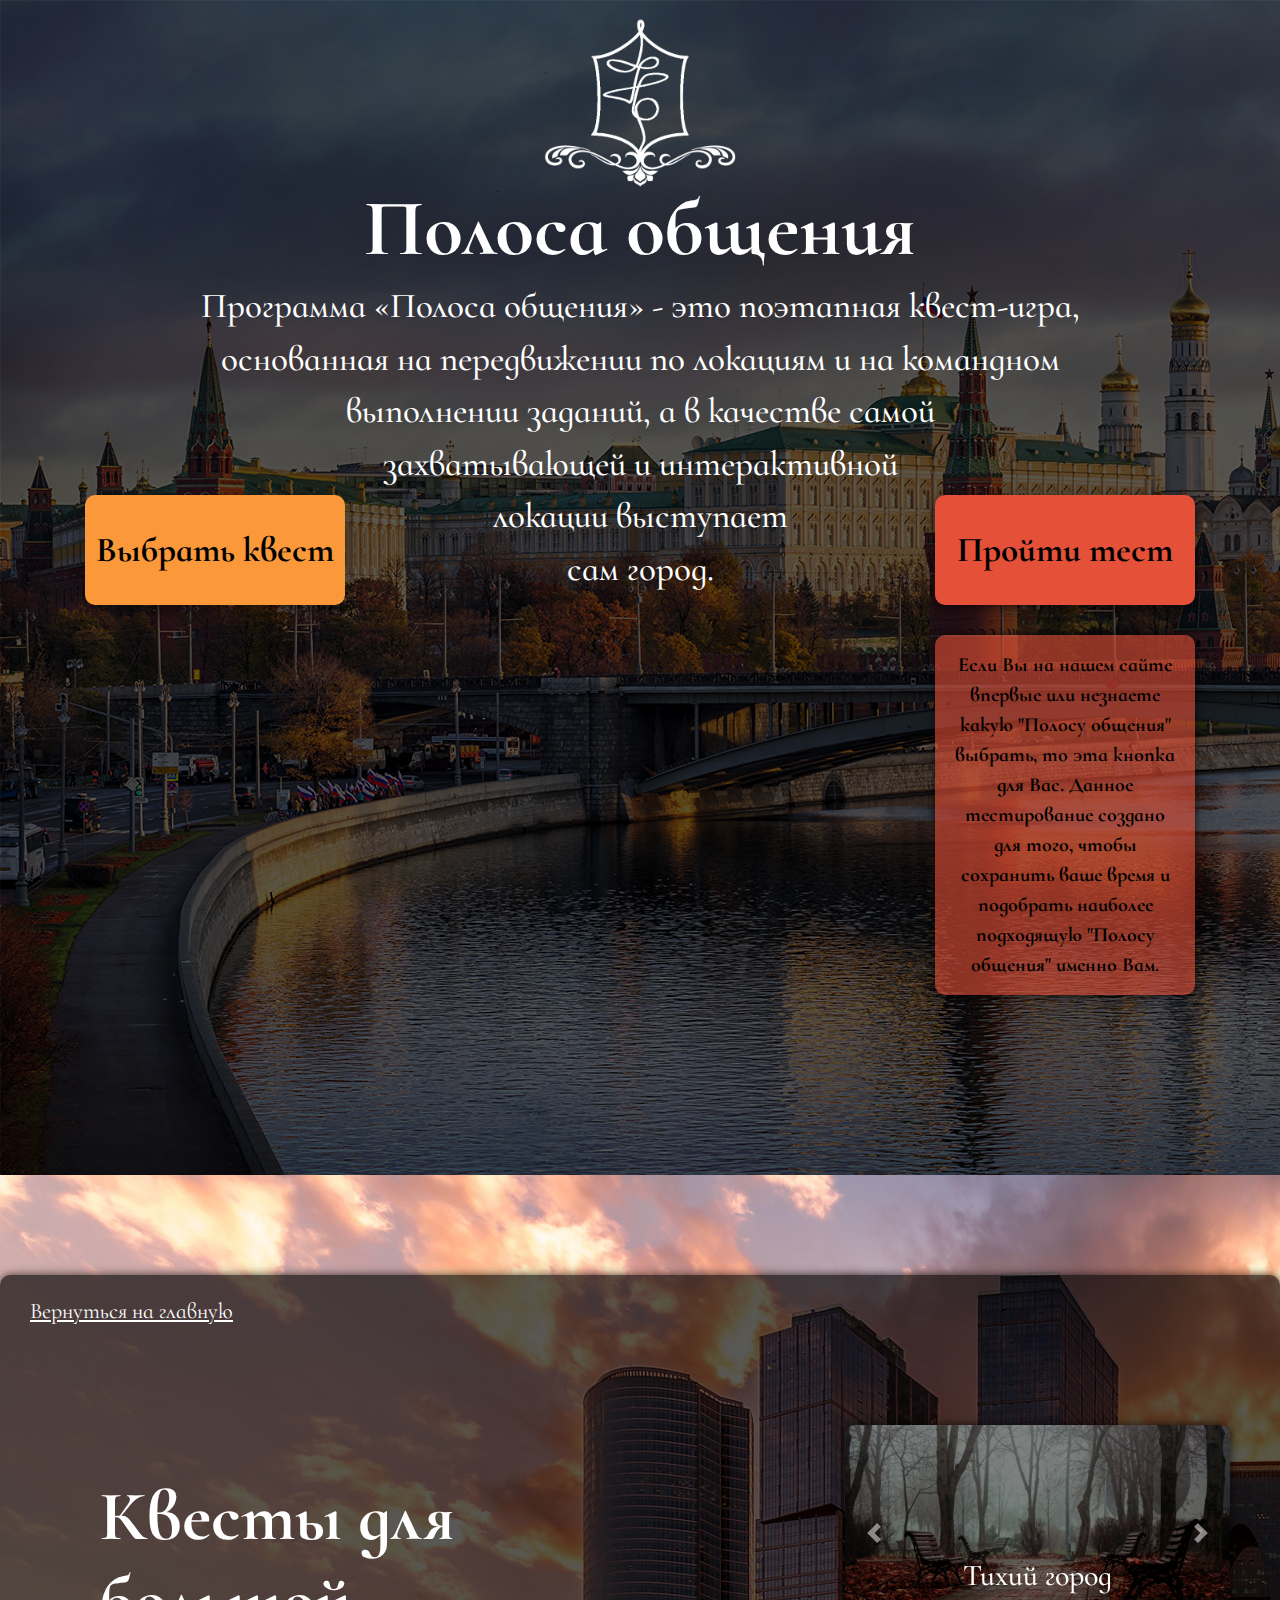
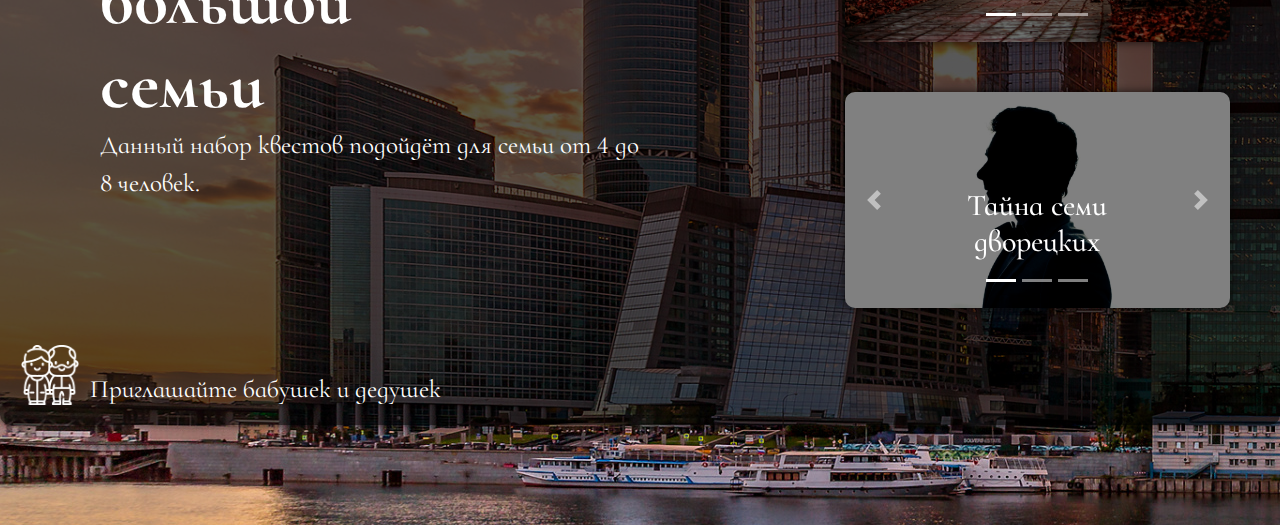
==== index.html @ 1a02923d "Initial commit" ====
<!DOCTYPE html>
<html lang="en">
<head>
    <meta charset="UTF-8">
    <meta name="viewport" content="width=device-width, initial-scale=1.0">
    <link rel="stylesheet" href="css/bootstrap.min.css">
    <link rel="stylesheet" href="css/style.css">
    <link href="https://fonts.googleapis.com/css2?family=Cormorant+Infant:ital,wght@0,500;1,700&display=swap" rel="stylesheet">
    <link href="https://fonts.googleapis.com/css2?family=Amatic+SC:wght@400;700&display=swap" rel="stylesheet">
    <link rel="icon" href="/favicon.ico" type="image/x-icon">
    <title>Полоса общения</title>
</head>
<body>
    <div class="home_page">
        <div class="first_screen" id="home">
          <img src="/Gerb.png" alt="logo" class="logo">
            <h1>Полоса общения</h1>
            <div class="performance">
                <div class="performance_text">Программа «Полоса общения» - это поэтапная квест-игра, основанная на передвижении по локациям и на командном выполнении заданий, а в качестве самой<br> захватывающей и интерактивной<br> локации выступает<br> сам город.</div>
            </div>
        </div>
        <div class="second_screen">
            <div class="container">
                <div class="quest">
                    <div class="quest_choose">
                        <button class="quest_choose_btn">Выбрать квест</button>
                        <div class="quest_choose_descr">
                            <ul id="#menu">
                                <li><a href="#third_screen">Для большой семьи</a></li>
                                <li><a href="">Квесты страшилки</a></li>
                                <li><a href="">Высокий IQ</a></li>
                                <li><a href="">Для старшего поколения</a></li>
                                <li><a href="">Для очень активных</a></li>
                            </ul>
                        </div>
                    </div>
                    <div class="quest_test">
                        <button class="quest_test_btn">Пройти тест</button>
                        <div class="quest_test_descr">
                            <div class="quest_test_descr_text">Если Вы на нашем сайте впервые или незнаете какую "Полосу общения" выбрать, то эта кнопка для Вас. Данное тестирование создано для того, чтобы сохранить ваше время и подобрать наиболее подходящую "Полосу общения" именно Вам.</div>
                        </div>
                    </div>
                </div>
            </div>
        </div>
    </div>

    <section>
        <div class="third_screen" id="third_screen">
            <div class="big_family">
              <div class="big_family_head">
                <a href="#home">Вернуться на главную</a>
              </div>
              <div class="big_family_footer">
                <img src="/grandparents.png" alt="" class="img_footer">
                <p>Приглашайте бабушек и дедушек</p>
            </div>
                <div class="title_family">
                    <h2>Квесты для большой<br> семьи</h2>
                    <div class="family_descr">Данный набор квестов подойдёт для семьи от 4 до 8 человек.</div>
                </div>
                <div class="family_quest">
                    <div class="carousel_1">
                        <div id="carouselExampleCaptions" class="carousel slide" data-ride="carousel" data-interval="20000">
                            <ol class="carousel-indicators">
                              <li data-target="#carouselExampleCaptions" data-slide-to="0" class="active"></li>
                              <li data-target="#carouselExampleCaptions" data-slide-to="1"></li>
                              <li data-target="#carouselExampleCaptions" data-slide-to="2"></li>
                            </ol>
                            <div class="carousel-inner">
                              <div class="carousel-item active">
                                <img src="/img_for_card/gorod.jpg" class="d-block w-100" alt="...">
                                <div class="carousel-caption d-none d-md-block">
                                  <h5>Тихий город</h5>
                                </div>
                              </div>
                              <div class="carousel-item">
                                <img src="/img_for_card/bankir.jpg" class="d-block w-100" alt="...">
                                <div class="carousel-caption d-none d-md-block">
                                  <h5>Слепой банкир</h5>
                                </div>
                              </div>
                              <div class="carousel-item">
                                <img src="/img_for_card/poet.png" class="d-block w-100" alt="...">
                                <div class="carousel-caption d-none d-md-block">
                                  <h5>По следам великих поэтов</h5>
                                </div>
                              </div>
                            </div>
                            <a class="carousel-control-prev" href="#carouselExampleCaptions" role="button" data-slide="prev">
                              <span class="carousel-control-prev-icon" aria-hidden="true"></span>
                              <span class="sr-only">Previous</span>
                            </a>
                            <a class="carousel-control-next" href="#carouselExampleCaptions" role="button" data-slide="next">
                              <span class="carousel-control-next-icon" aria-hidden="true"></span>
                              <span class="sr-only">Next</span>
                            </a>
                          </div>
                    </div>
                    <div class="carousel_2">
                        <div id="carouselExampleCaptions" class="carousel slide" data-ride="carousel" data-interval="3000">
                            <ol class="carousel-indicators">
                              <li data-target="#carouselExampleCaptions" data-slide-to="0" class="active"></li>
                              <li data-target="#carouselExampleCaptions" data-slide-to="1"></li>
                              <li data-target="#carouselExampleCaptions" data-slide-to="2"></li>
                            </ol>
                            <div class="carousel-inner">
                              <div class="carousel-item active">
                                <img src="/img_for_card/dvorec.png" class="d-block w-100" alt="...">
                                <div class="carousel-caption d-none d-md-block">
                                  <h5>Тайна семи дворецких</h5>
                                </div>
                              </div>
                              <div class="carousel-item">
                                <img src="/img_for_card/skazka.jpg" class="d-block w-100" alt="...">
                                <div class="carousel-caption d-none d-md-block">
                                  <h5>Сказочный мир</h5>
                                </div>
                              </div>
                              <div class="carousel-item">
                                <img src="/img_for_card/time.png" class="d-block w-100" alt="...">
                                <div class="carousel-caption d-none d-md-block">
                                  <h5>Машина времени</h5>
                                </div>
                              </div>
                            </div>
                            <a class="carousel-control-prev" href="#carouselExampleCaptions" role="button" data-slide="prev">
                              <span class="carousel-control-prev-icon" aria-hidden="true"></span>
                              <span class="sr-only">Previous</span>
                            </a>
                            <a class="carousel-control-next" href="#carouselExampleCaptions" role="button" data-slide="next">
                              <span class="carousel-control-next-icon" aria-hidden="true"></span>
                              <span class="sr-only">Next</span>
                            </a>
                        </div>
                    </div>
                </div>
            </div>
        </div>
    </section>

    <script src="https://objectone.ru/wp-includes/js/jquery/jquery.js"></script>
    <script src="/bootstrap.min.js"></script>
    <script>
        jQuery(function($) {
            $(".quest_choose").click(function () {
              $(".quest_choose_descr",this).slideToggle("slow");
            });
        });
    </script>
    <script src="https://ajax.googleapis.com/ajax/libs/jquery/2.1.4/jquery.min.js"></script>
    <script>
        $(document).ready(function(){
        $("a[href*=third_screen]").on("click", function(e){
          var anchor = $(this);
          $('html, body').stop().animate({
            scrollTop: $(anchor.attr('href')).offset().top
          }, 777);
          e.preventDefault();
          return false;
        });
      });
    </script>

    <script>
      $(document).ready(function(){
      $("a[href*=home]").on("click", function(e){
        var anchor = $(this);
        $('html, body').stop().animate({
          scrollTop: $(anchor.attr('href')).offset().top
        }, 777);
        e.preventDefault();
        return false;
      });
    });
    </script>
</body>
</html>
---- css/style.css ----
.home_page {
    background: url('../Russia_Moscow_Rivers_478099_1920-1200.png');
}

button:active, button:focus {
    outline: none !important;
}


.first_screen {
    min-height: 345px;
    /* background: url('../first_bg.png'); */
    display: flex;
    justify-content: center;
    align-items: center;
    position: relative;
}

.logo {
    position: absolute;
    width: 200px;
    top: 10px;
}

h1 {
    color: white;
    font-size: 80px;
    font-family: 'Cormorant Infant';
    font-weight: 700;
    /* font-style: italic; */
    margin-top: 120px;
}

.performance {
    position: absolute;
    width: 880px;
    top: 280px;
}

.performance_text {
    color: #ffffff;
    font-size: 35px;
    text-align: center;
    font-family: 'Cormorant Infant';
    font-weight: 500;
    z-index: -1;
}

.second_screen {
    margin-top: 150px;
}

.quest {
    position: relative;
    min-height: 680px;
    margin-top: 100px;
    display: flex;
    justify-content: space-between;
    z-index: 1;
}


.quest_choose_descr {
    display: none;
    border: none;
    border-radius: 10px;
    margin-top: 30px;
    padding: 20px 10px 20px 0;
    background-color: rgba(250, 211, 144, .6);
    box-shadow: 0 0 10px rgba(0,0,0,0.7);
}

.quest_choose_descr li {
    margin-top: 20px;
}

.quest_choose_descr li a {
    text-decoration: none;
    color: black;
    font-family: 'Cormorant Infant';
    font-weight: 700;
    font-size: 20px;
}

.quest_choose_btn {
    width: 260px;
    height: 110px;
    font-size: 30px;
    font-weight: 700;
    box-shadow: 0 8px 15px rgba(0,0,0,.4);
    border: none;
    border-radius: 10px;
    background-color: #fa983a;
    font-family: 'Cormorant Infant';
    font-weight: 700;
    font-size: 35px;
    outline-style: none;
    transition: all 0.5s;
}

.quest_choose_btn:hover {
    box-shadow: 0 15px 20px rgba(229, 142, 38, .4);
    transform: translateY(-3px);
}

.quest_test_btn {
    width: 260px;
    height: 110px;
    font-size: 30px;
    font-weight: 700;
    box-shadow: 0px 4px 10px 2px rgba(0, 0, 0, .4);
    border: none;
    border-radius: 10px;
    background-color: #e55039;
    transition: 0.5s;
    font-family: 'Cormorant Infant';
    font-weight: 700;
    font-size: 35px;
}

.quest_test_btn:hover {
    transform: translateY(-3px);
    box-shadow: 0 15px 20px rgba(235, 47, 6, .4);
}


.quest_test_descr {
    padding: 15px;
    margin-top: 30px;
    width: 260px;
    min-height: 190px;
    border: none;
    border-radius: 10px;
    background-color: rgba(229, 80, 57, .6);
    box-shadow: 0 0 10px rgba(0,0,0,0.7);
}

.quest_test_descr_text {
    font-family: 'Cormorant Infant';
    font-weight: 700;
    font-size: 20px;
    color: black;
    text-align: center;
}

.third_screen {
    min-height: 950px;
    background: url('../bg_city.jpeg'); 
    display: flex;
    justify-content: center;
    align-items: center;
}

h2 {
    margin-top: 150px;
    font-family: 'Cormorant Infant';
    font-weight: 700;
    font-size: 70px;
    margin-bottom: 0;
    color: #ffffff;
}

.big_family {
    display: flex;
    width: 1500px;
    height: 750px;
    padding: 50px;
    background-color: rgba(0,0,0, .65);
    border-radius: 10px;
    box-shadow: 0 0 10px rgba(0,0,0,0.7);
    position: relative;
    color: #ffffff;
    font-family: 'Cormorant Infant';
}

h2, .family_descr {
    margin-left: 50px;
}

.family_descr {
    color: #ffffff;
    font-family: 'Cormorant Infant';
    font-size: 25px;
}

.big_family_head {
    position: absolute;
    top: 20px;
    left: 30px;
}

.big_family_head a {    
    color: #ffffff;
    text-decoration: underline;
    font-size: 22px;
}

.big_family_footer {
    position: absolute;
    top: 670px;
    display: flex;
    align-items: flex-end;
    line-height: 0;
    font-size: 25px;
    left: 20px;
}

.img_footer {
    width: 60px;
    margin-right: 10px;
}

.family_quest {
    margin-left: 200px;
    margin-top: 100px;
    width: 450px;
}

.carousel_2 {
    margin-top: 50px;
}

h5 {
    font-size: 30px;
}


.carousel-inner {
    border-radius: 10px;
    box-shadow: 0 0 10px rgba(0,0,0,0.7);
    cursor: pointer;
}
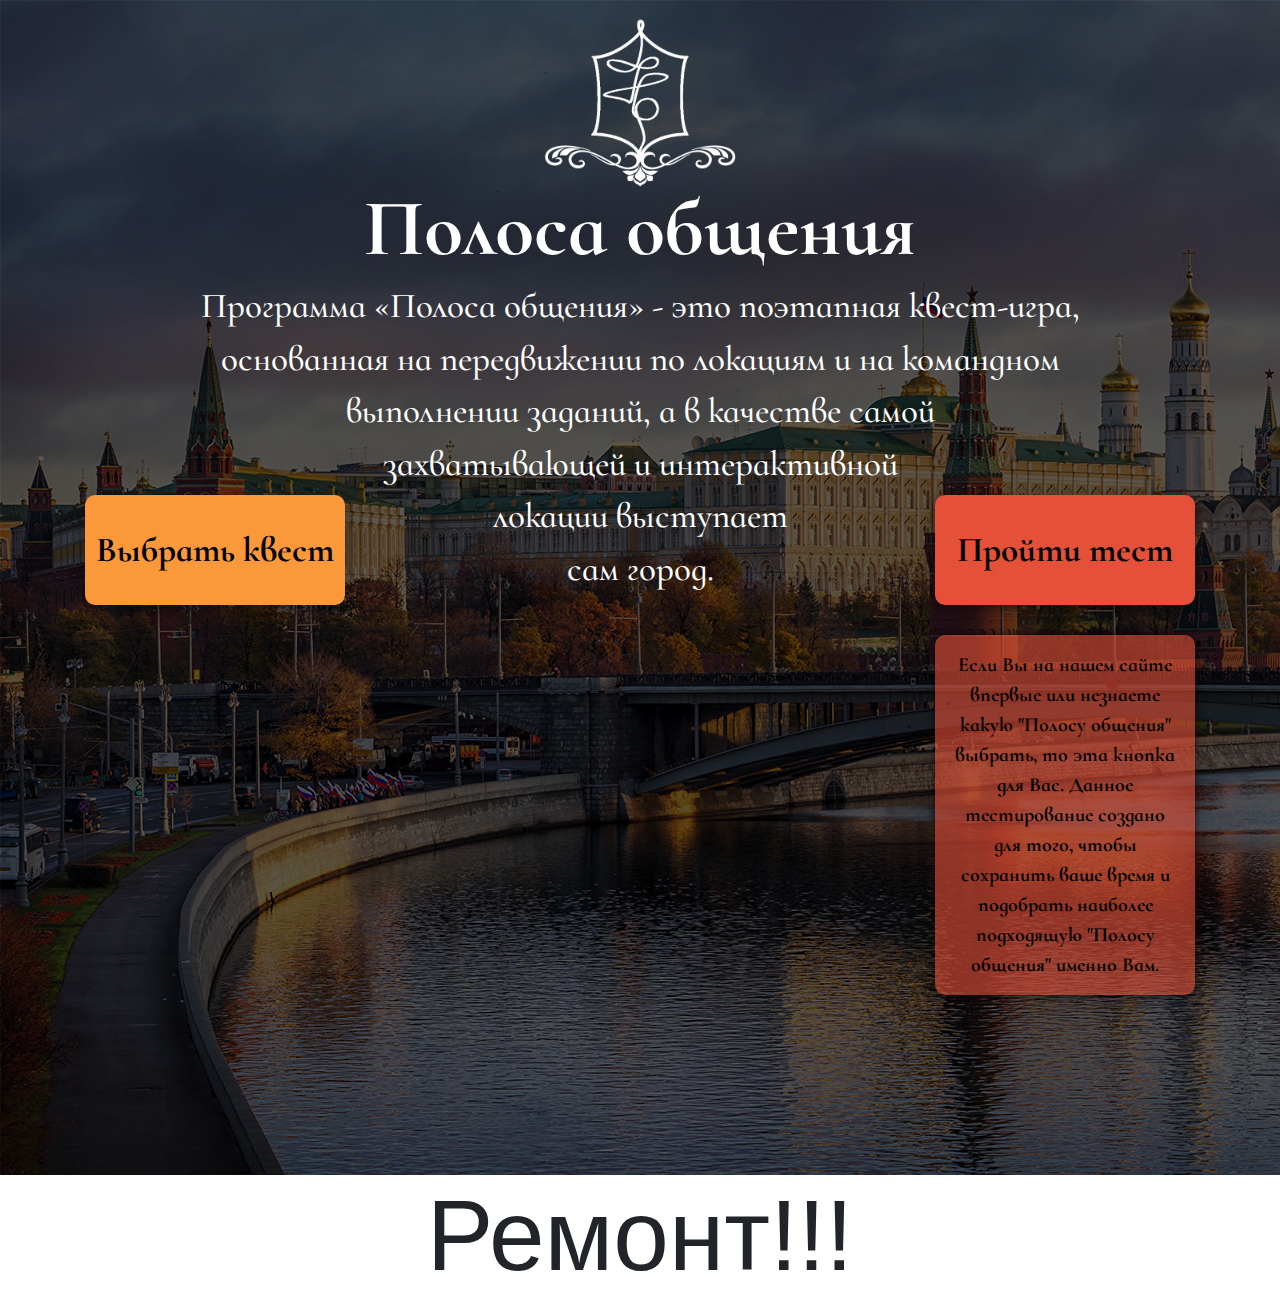
==== commit eb391f5e: "Repair" ====
--- a/index.html
+++ b/index.html
@@ -13,7 +13,7 @@
 <body>
     <div class="home_page">
         <div class="first_screen" id="home">
-          <img src="/Gerb.png" alt="logo" class="logo">
+          <img src="Gerb.png" alt="logo" class="logo">
             <h1>Полоса общения</h1>
             <div class="performance">
                 <div class="performance_text">Программа «Полоса общения» - это поэтапная квест-игра, основанная на передвижении по локациям и на командном выполнении заданий, а в качестве самой<br> захватывающей и интерактивной<br> локации выступает<br> сам город.</div>
@@ -46,13 +46,13 @@
     </div>
 
     <section>
-        <div class="third_screen" id="third_screen">
+        <!-- <div class="third_screen" id="third_screen">
             <div class="big_family">
               <div class="big_family_head">
                 <a href="#home">Вернуться на главную</a>
               </div>
               <div class="big_family_footer">
-                <img src="/grandparents.png" alt="" class="img_footer">
+                <img src="grandparents.png" alt="" class="img_footer">
                 <p>Приглашайте бабушек и дедушек</p>
             </div>
                 <div class="title_family">
@@ -69,19 +69,19 @@
                             </ol>
                             <div class="carousel-inner">
                               <div class="carousel-item active">
-                                <img src="/img_for_card/gorod.jpg" class="d-block w-100" alt="...">
+                                <img src="img_for_card/gorod.jpg" class="d-block w-100" alt="...">
                                 <div class="carousel-caption d-none d-md-block">
                                   <h5>Тихий город</h5>
                                 </div>
                               </div>
                               <div class="carousel-item">
-                                <img src="/img_for_card/bankir.jpg" class="d-block w-100" alt="...">
+                                <img src="img_for_card/bankir.jpg" class="d-block w-100" alt="...">
                                 <div class="carousel-caption d-none d-md-block">
                                   <h5>Слепой банкир</h5>
                                 </div>
                               </div>
                               <div class="carousel-item">
-                                <img src="/img_for_card/poet.png" class="d-block w-100" alt="...">
+                                <img src="img_for_card/poet.png" class="d-block w-100" alt="...">
                                 <div class="carousel-caption d-none d-md-block">
                                   <h5>По следам великих поэтов</h5>
                                 </div>
@@ -106,19 +106,19 @@
                             </ol>
                             <div class="carousel-inner">
                               <div class="carousel-item active">
-                                <img src="/img_for_card/dvorec.png" class="d-block w-100" alt="...">
+                                <img src="img_for_card/dvorec.png" class="d-block w-100" alt="...">
                                 <div class="carousel-caption d-none d-md-block">
                                   <h5>Тайна семи дворецких</h5>
                                 </div>
                               </div>
                               <div class="carousel-item">
-                                <img src="/img_for_card/skazka.jpg" class="d-block w-100" alt="...">
+                                <img src="img_for_card/skazka.jpg" class="d-block w-100" alt="...">
                                 <div class="carousel-caption d-none d-md-block">
                                   <h5>Сказочный мир</h5>
                                 </div>
                               </div>
                               <div class="carousel-item">
-                                <img src="/img_for_card/time.png" class="d-block w-100" alt="...">
+                                <img src="img_for_card/time.png" class="d-block w-100" alt="...">
                                 <div class="carousel-caption d-none d-md-block">
                                   <h5>Машина времени</h5>
                                 </div>
@@ -136,7 +136,8 @@
                     </div>
                 </div>
             </div>
-        </div>
+        </div> -->
+        <h3>Ремонт!!!</h3>
     </section>
 
     <script src="https://objectone.ru/wp-includes/js/jquery/jquery.js"></script>
--- a/css/style.css
+++ b/css/style.css
@@ -230,3 +230,9 @@
     box-shadow: 0 0 10px rgba(0,0,0,0.7);
     cursor: pointer;
 }
+
+
+h3 {
+    font-size: 100px;
+    text-align: center;
+}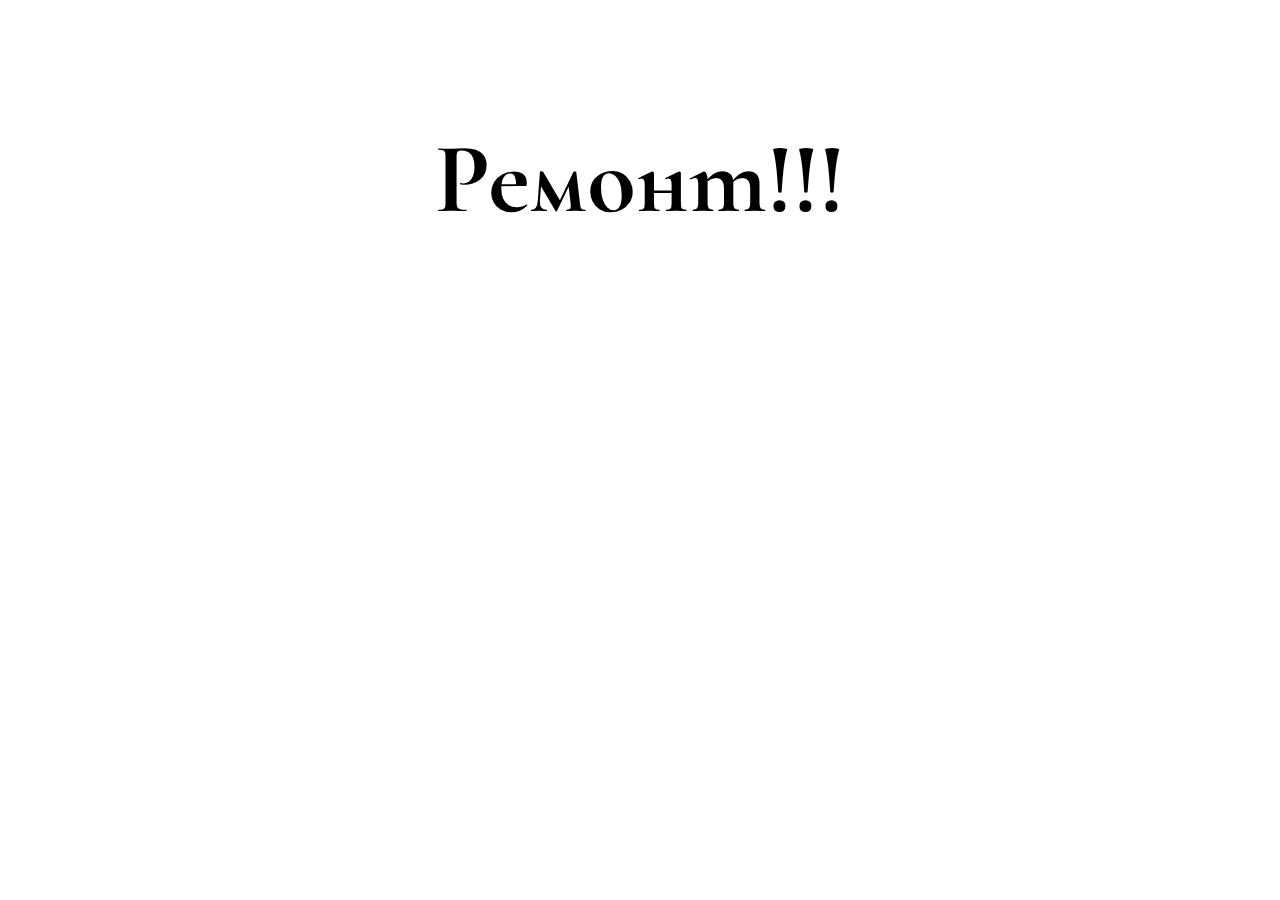
==== commit 602a5a2e: "Repair" ====
--- a/index.html
+++ b/index.html
@@ -11,7 +11,7 @@
     <title>Полоса общения</title>
 </head>
 <body>
-    <div class="home_page">
+    <!-- <div class="home_page">
         <div class="first_screen" id="home">
           <img src="Gerb.png" alt="logo" class="logo">
             <h1>Полоса общения</h1>
@@ -43,7 +43,7 @@
                 </div>
             </div>
         </div>
-    </div>
+    </div> -->
 
     <section>
         <!-- <div class="third_screen" id="third_screen">
@@ -137,8 +137,7 @@
                 </div>
             </div>
         </div> -->
-        <h3>Ремонт!!!</h3>
-    </section>
+    <!-- </section>
 
     <script src="https://objectone.ru/wp-includes/js/jquery/jquery.js"></script>
     <script src="/bootstrap.min.js"></script>
@@ -174,6 +173,7 @@
         return false;
       });
     });
-    </script>
+    </script> -->
+    <h1>Ремонт!!!</h1>
 </body>
 </html>--- a/css/style.css
+++ b/css/style.css
@@ -232,7 +232,8 @@
 }
 
 
-h3 {
+h1 {
     font-size: 100px;
     text-align: center;
+    color: black;
 }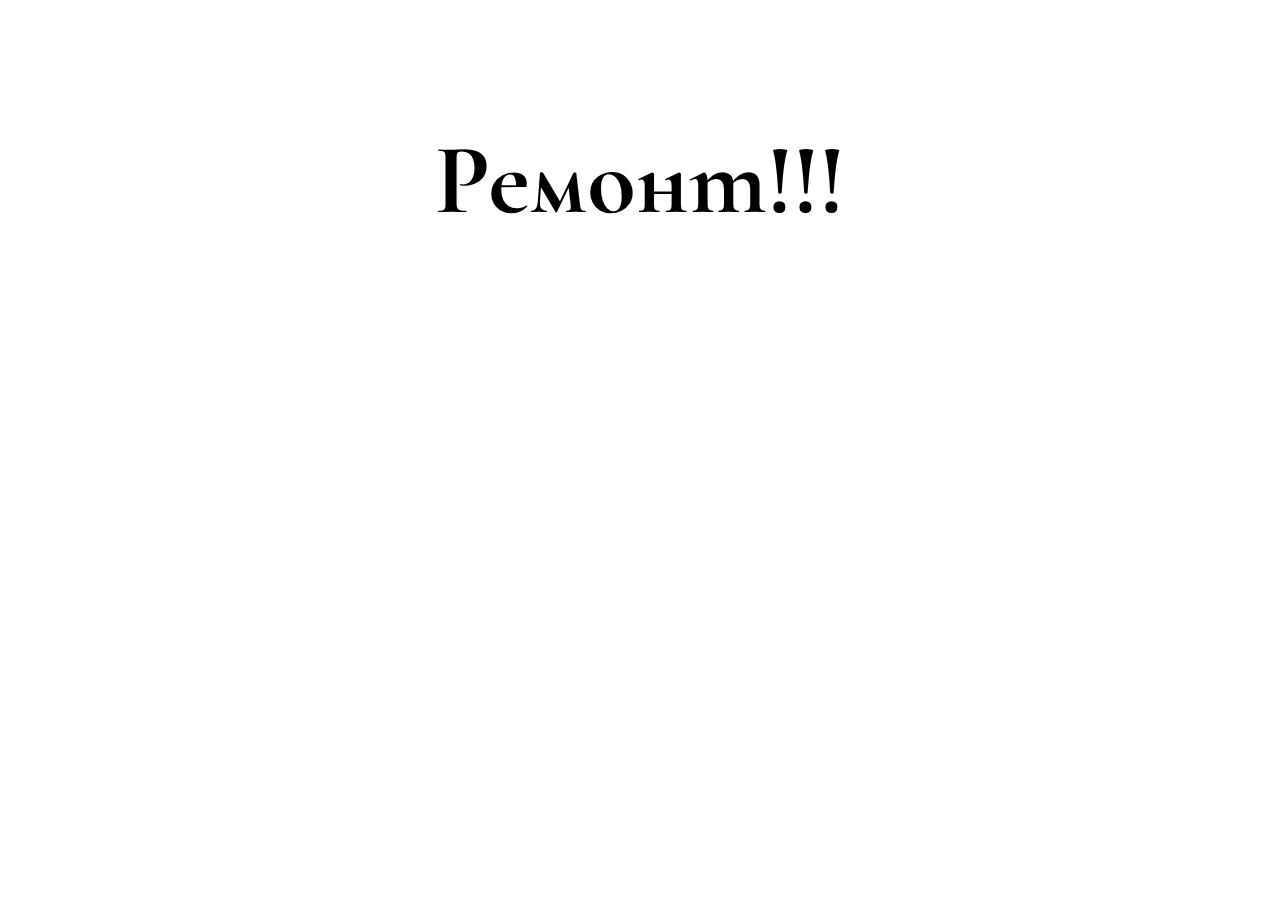
==== commit fd5732a1: "Repair" ====
--- a/index.html
+++ b/index.html
@@ -3,7 +3,6 @@
 <head>
     <meta charset="UTF-8">
     <meta name="viewport" content="width=device-width, initial-scale=1.0">
-    <link rel="stylesheet" href="css/bootstrap.min.css">
     <link rel="stylesheet" href="css/style.css">
     <link href="https://fonts.googleapis.com/css2?family=Cormorant+Infant:ital,wght@0,500;1,700&display=swap" rel="stylesheet">
     <link href="https://fonts.googleapis.com/css2?family=Amatic+SC:wght@400;700&display=swap" rel="stylesheet">
